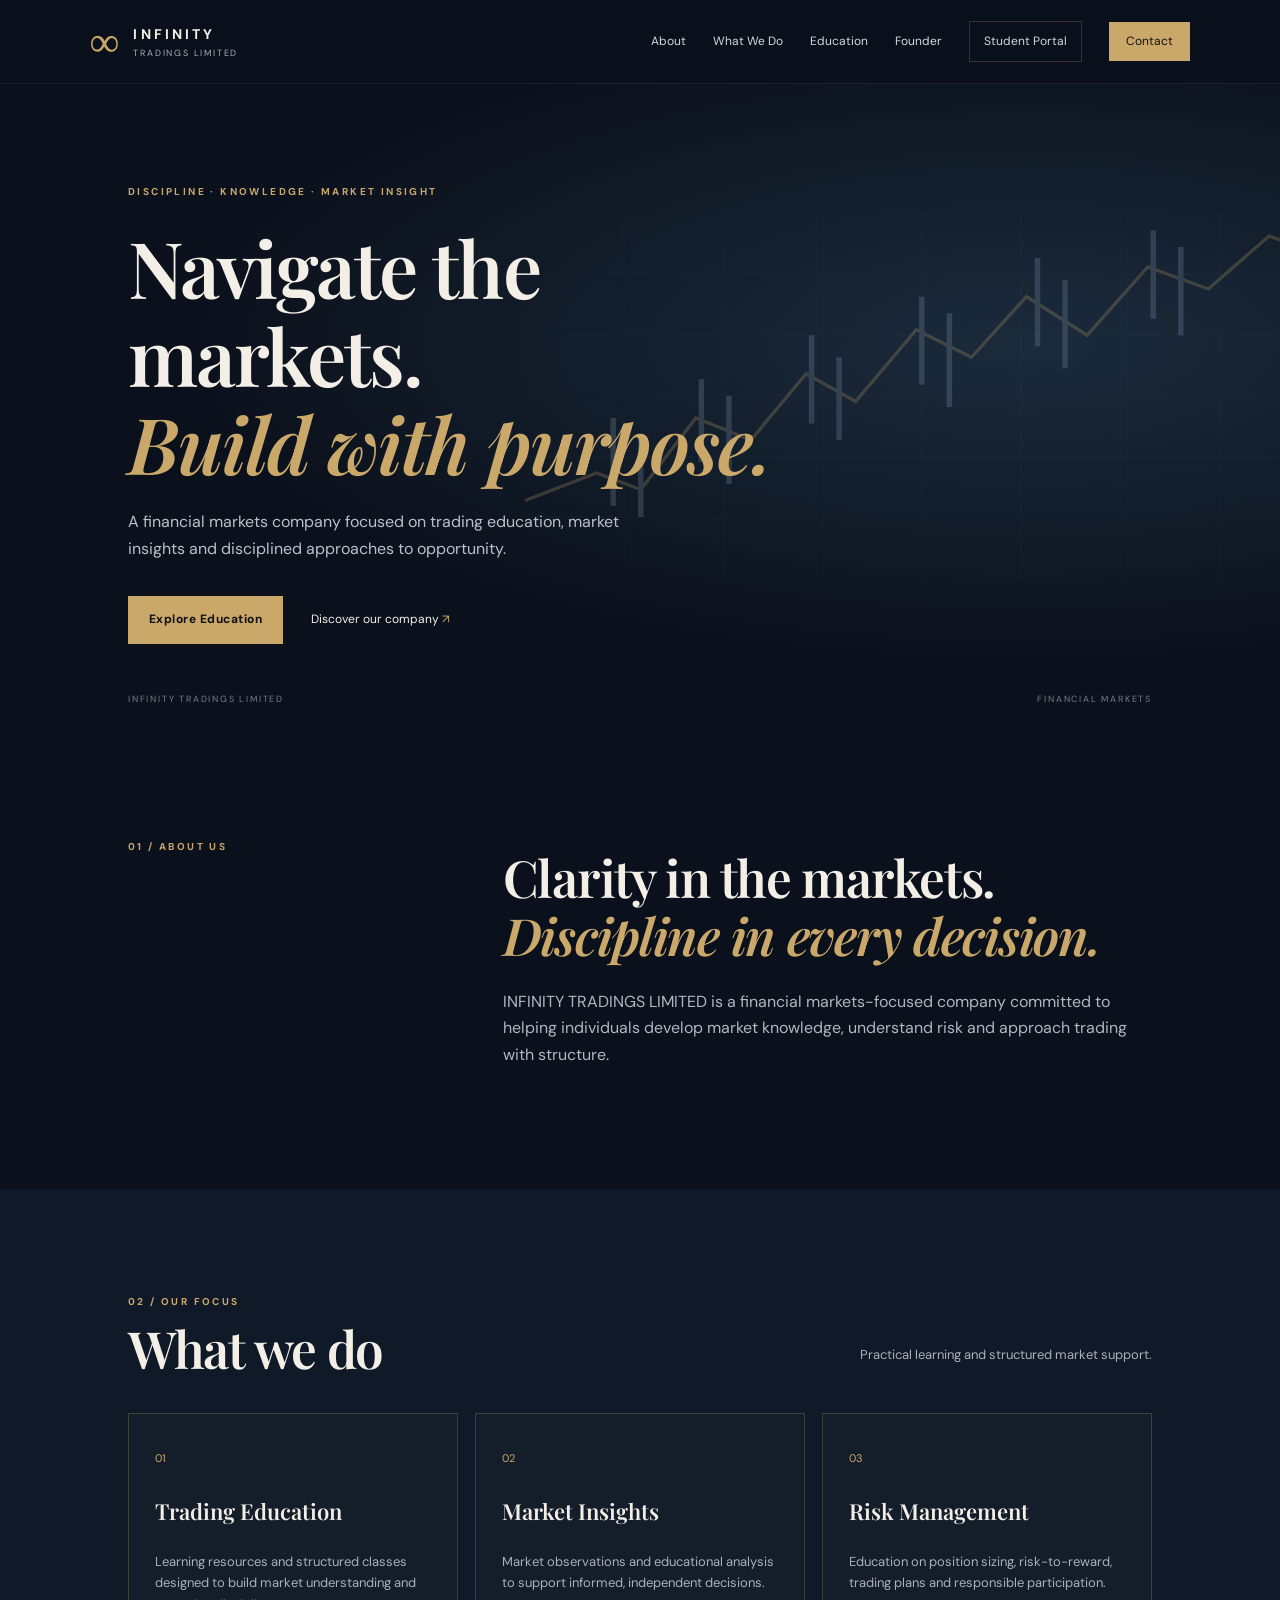
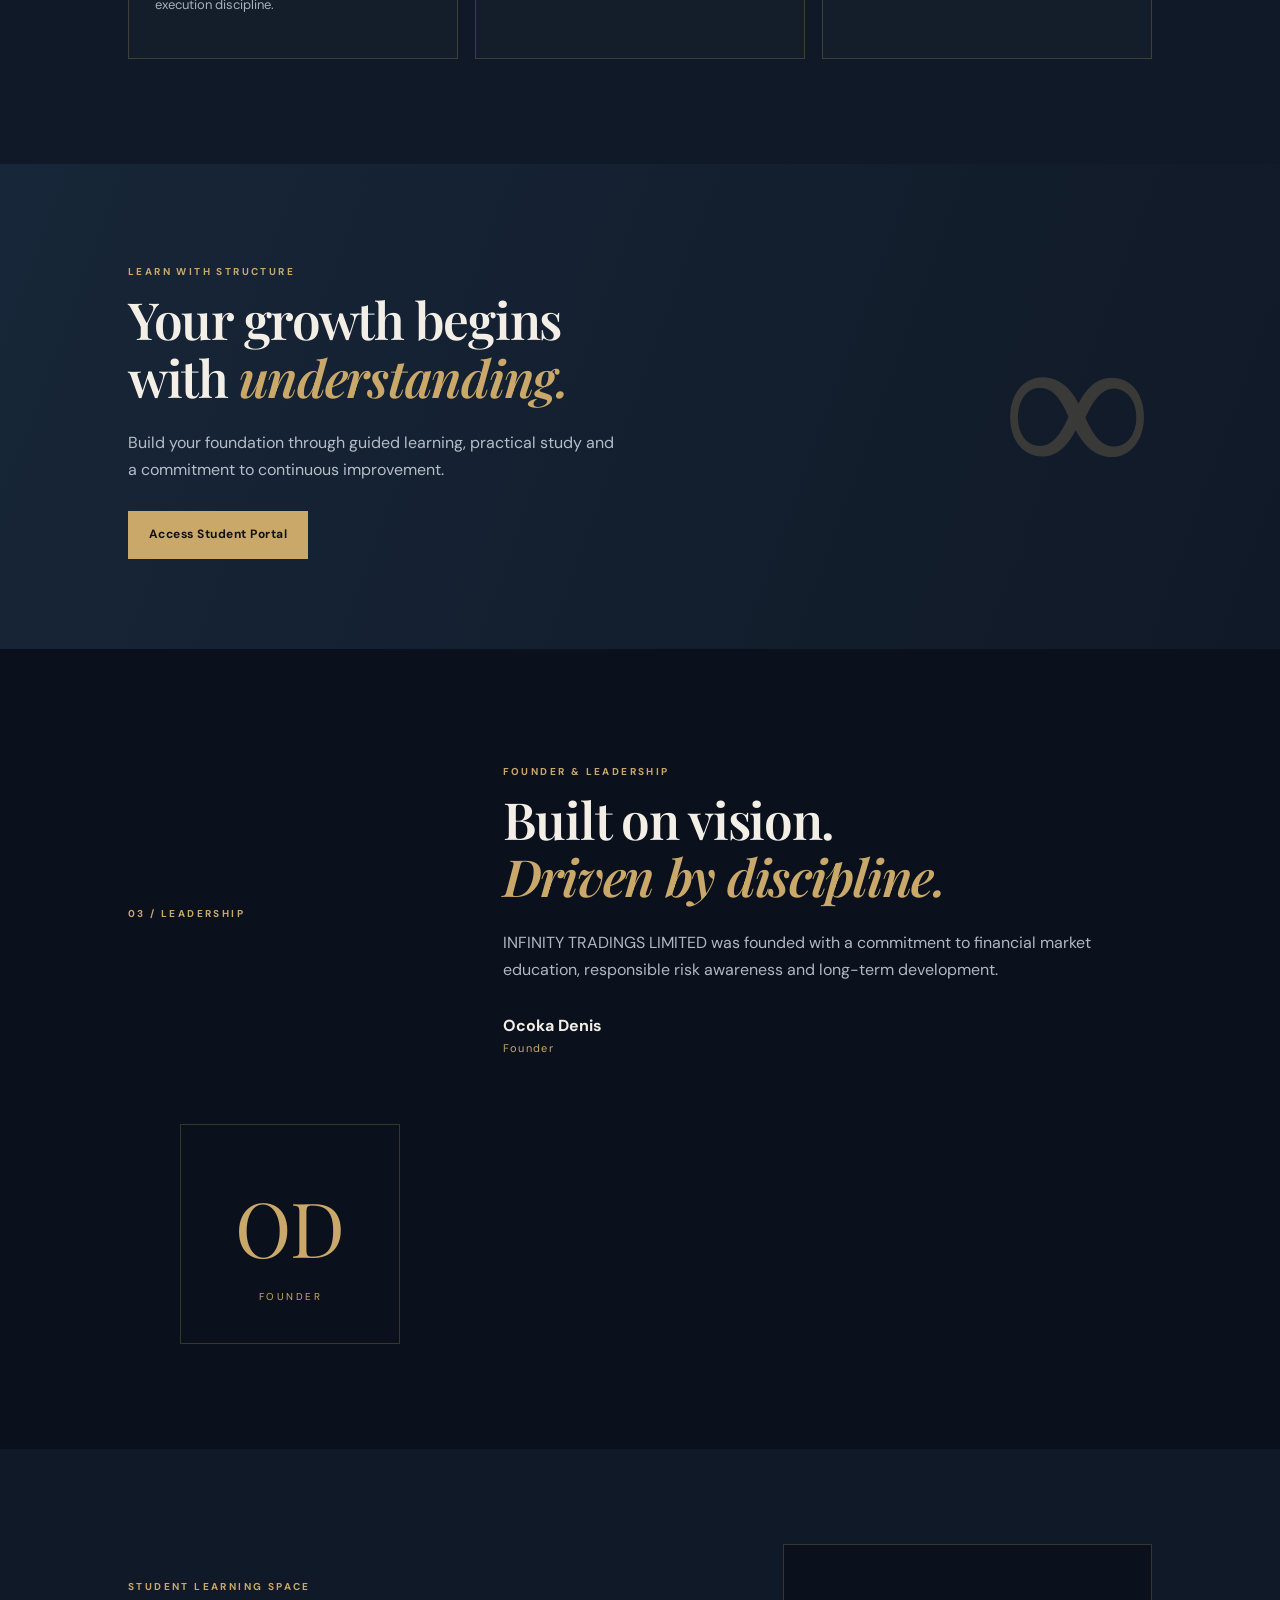
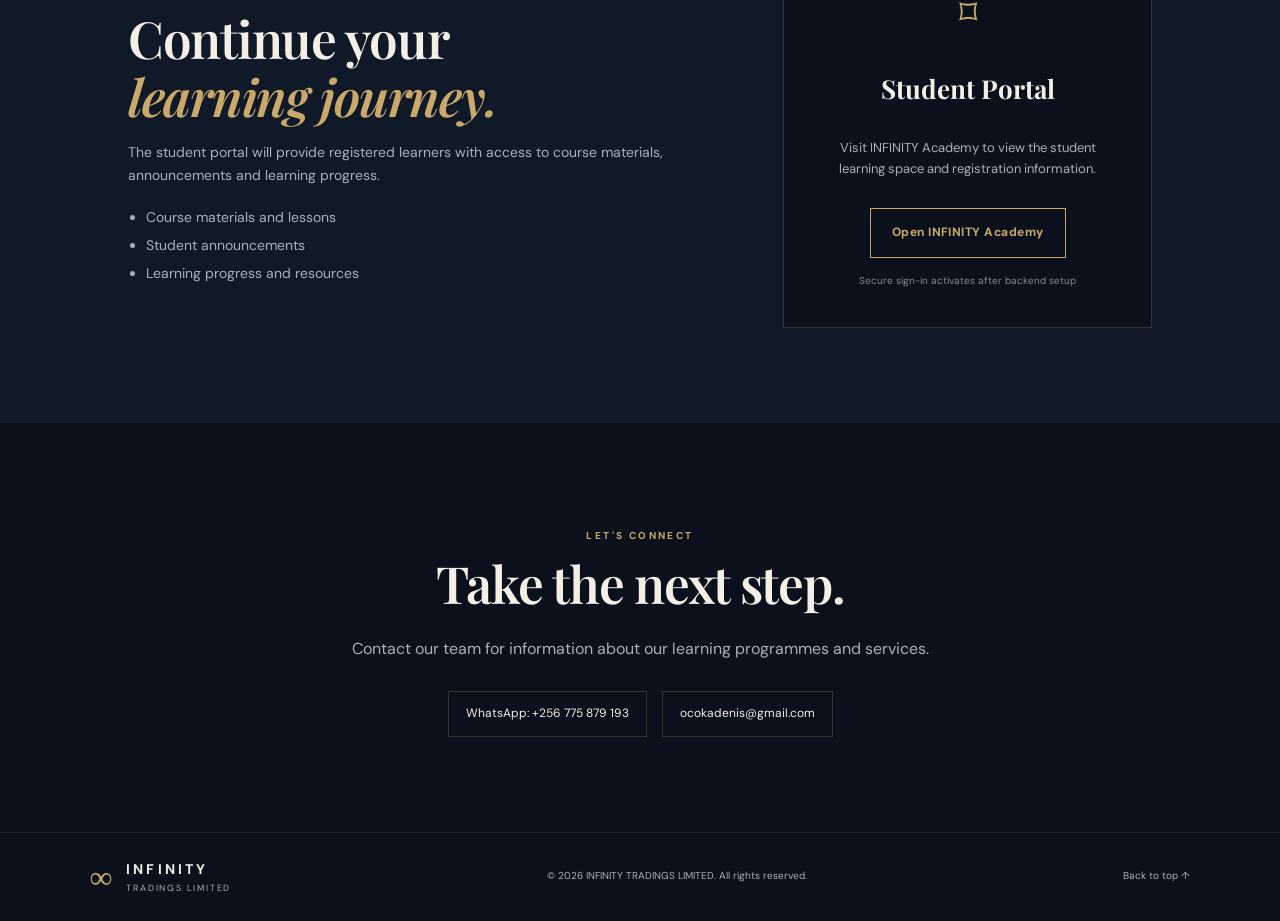
==== index.html @ 95163461 "Add INFINITY Academy portal navigation" ====
<!doctype html>
<html lang="en">
<head>
  <meta charset="utf-8">
  <meta name="viewport" content="width=device-width, initial-scale=1">
  <meta name="theme-color" content="#0b111c">
  <meta name="description" content="INFINITY TRADINGS LIMITED — financial market education, trading insights and disciplined market participation.">
  <title>INFINITY TRADINGS LIMITED | Financial Markets</title>
  <link rel="preconnect" href="https://fonts.googleapis.com">
  <link rel="preconnect" href="https://fonts.gstatic.com" crossorigin>
  <link href="https://fonts.googleapis.com/css2?family=DM+Sans:wght@400;500;600;700&family=Playfair+Display:wght@600;700&display=swap" rel="stylesheet">
  <link rel="stylesheet" href="styles.css">
</head>
<body>
  <header class="site-header">
    <a class="brand" href="#home" aria-label="Infinity Tradings Limited home">
      <span class="brand-mark">∞</span>
      <span><strong>INFINITY</strong><small>TRADINGS LIMITED</small></span>
    </a>
    <button class="menu-toggle" aria-label="Open navigation" aria-expanded="false">☰</button>
    <nav class="main-nav" aria-label="Main navigation">
      <a href="#about">About</a><a href="#services">What We Do</a><a href="#education">Education</a><a href="#founder">Founder</a>
      <a class="nav-portal" href="portal.html">Student Portal</a>
      <a class="nav-contact" href="#contact">Contact</a>
    </nav>
  </header>

  <main>
    <section class="hero" id="home">
      <div class="chart-watermark" aria-hidden="true">
        <svg viewBox="0 0 720 330" role="presentation">
          <g class="grid-lines"><path d="M0 55H720M0 110H720M0 165H720M0 220H720M0 275H720M90 0V330M180 0V330M270 0V330M360 0V330M450 0V330M540 0V330M630 0V330"/></g>
          <path class="chart-line" d="M0 260L65 235 105 250 155 185 205 205 255 145 300 170 355 105 405 130 455 75 510 110 565 48 620 68 675 20 720 35"/>
          <g class="candles"><path d="M80 185V265M105 200V275M160 150V225M185 165V245M260 110V190M285 130V205M360 75V155M385 90V175M465 40V120M490 60V140M570 15V95M595 30V110"/></g>
        </svg>
      </div>
      <div class="hero-content">
        <p class="eyebrow">DISCIPLINE · KNOWLEDGE · MARKET INSIGHT</p>
        <h1>Navigate the markets.<br><em>Build with purpose.</em></h1>
        <p class="hero-copy">A financial markets company focused on trading education, market insights and disciplined approaches to opportunity.</p>
        <div class="hero-actions"><a class="button button-gold" href="#education">Explore Education</a><a class="text-link" href="#about">Discover our company <span>↗</span></a></div>
      </div>
      <div class="hero-foot"><span>INFINITY TRADINGS LIMITED</span><span>FINANCIAL MARKETS</span></div>
    </section>

    <section class="section intro" id="about">
      <div class="section-kicker">01 / ABOUT US</div>
      <div><h2>Clarity in the markets.<br><em>Discipline in every decision.</em></h2>
        <p>INFINITY TRADINGS LIMITED is a financial markets-focused company committed to helping individuals develop market knowledge, understand risk and approach trading with structure.</p>
      </div>
    </section>

    <section class="section services" id="services">
      <div class="section-kicker">02 / OUR FOCUS</div>
      <div class="section-heading"><h2>What we do</h2><p>Practical learning and structured market support.</p></div>
      <div class="service-grid">
        <article class="service-card"><span>01</span><h3>Trading Education</h3><p>Learning resources and structured classes designed to build market understanding and execution discipline.</p></article>
        <article class="service-card"><span>02</span><h3>Market Insights</h3><p>Market observations and educational analysis to support informed, independent decisions.</p></article>
        <article class="service-card"><span>03</span><h3>Risk Management</h3><p>Education on position sizing, risk-to-reward, trading plans and responsible participation.</p></article>
      </div>
    </section>

    <section class="education-band" id="education">
      <div><p class="eyebrow">LEARN WITH STRUCTURE</p><h2>Your growth begins<br>with <em>understanding.</em></h2><p>Build your foundation through guided learning, practical study and a commitment to continuous improvement.</p><a class="button button-gold" href="portal.html">Access Student Portal</a></div>
      <div class="education-symbol" aria-hidden="true">∞</div>
    </section>

    <section class="section founder" id="founder">
      <div class="section-kicker">03 / LEADERSHIP</div>
      <div class="founder-copy"><p class="eyebrow">FOUNDER & LEADERSHIP</p><h2>Built on vision.<br><em>Driven by discipline.</em></h2><p>INFINITY TRADINGS LIMITED was founded with a commitment to financial market education, responsible risk awareness and long-term development.</p><p class="founder-name">Ocoka Denis <span>Founder</span></p></div>
      <div class="founder-monogram">OD<span>FOUNDER</span></div>
    </section>

    <section class="portal-section" id="student-portal">
      <div class="portal-copy"><p class="eyebrow">STUDENT LEARNING SPACE</p><h2>Continue your<br><em>learning journey.</em></h2><p>The student portal will provide registered learners with access to course materials, announcements and learning progress.</p><ul><li>Course materials and lessons</li><li>Student announcements</li><li>Learning progress and resources</li></ul></div>
      <div class="portal-panel"><div class="portal-lock">⌑</div><h3>Student Portal</h3><p>Visit INFINITY Academy to view the student learning space and registration information.</p><a class="button button-outline" href="portal.html">Open INFINITY Academy</a><small>Secure sign-in activates after backend setup</small></div>
    </section>

    <section class="contact-section" id="contact"><p class="eyebrow">LET'S CONNECT</p><h2>Take the next step.</h2><p>Contact our team for information about our learning programmes and services.</p><div class="contact-links"><a href="https://wa.me/256775879193" target="_blank" rel="noopener">WhatsApp: +256 775 879 193</a><a href="mailto:ocokadenis@gmail.com">ocokadenis@gmail.com</a></div></section>
  </main>
  <footer><a class="brand footer-brand" href="#home"><span class="brand-mark">∞</span><span><strong>INFINITY</strong><small>TRADINGS LIMITED</small></span></a><p>© <span id="year"></span> INFINITY TRADINGS LIMITED. All rights reserved.</p><a href="#home">Back to top ↑</a></footer>
  <script src="script.js"></script>
</body>
</html>
---- styles.css ----
:root{--navy:#0b111c;--panel:#111b29;--gold:#c9a86a;--cream:#f3efe7;--muted:#a9b0ba;--line:rgba(201,168,106,.24)}*{box-sizing:border-box}html{scroll-behavior:smooth;scroll-padding-top:88px}body{margin:0;background:#0b111c;color:var(--cream);font-family:"DM Sans",sans-serif;line-height:1.65}a{color:inherit;text-decoration:none}.site-header{height:84px;padding:0 7%;display:flex;align-items:center;justify-content:space-between;background:rgba(11,17,28,.96);border-bottom:1px solid rgba(255,255,255,.07);position:sticky;top:0;z-index:10}.brand{display:flex;align-items:center;gap:12px;letter-spacing:.12em}.brand-mark{font-family:Georgia,serif;font-size:42px;color:var(--gold);line-height:1}.brand strong,.brand small{display:block}.brand strong{font-size:14px;letter-spacing:.22em}.brand small{font-size:9px;color:var(--muted);letter-spacing:.2em}.main-nav{display:flex;align-items:center;gap:27px;font-size:12px;color:#d5d8dd}.main-nav a:hover,.text-link:hover{color:var(--gold)}.nav-portal{border:1px solid var(--line);padding:10px 14px}.nav-contact{background:var(--gold);color:#111;padding:10px 17px}.menu-toggle{display:none;background:none;color:var(--cream);border:0;font-size:25px}.hero{min-height:650px;position:relative;display:flex;align-items:center;padding:90px 10%;overflow:hidden;background:radial-gradient(ellipse at 80% 40%,#1b2b3c 0%,#0b111c 58%)}.hero-content{position:relative;z-index:1;max-width:650px}.eyebrow,.section-kicker{font-size:10px;letter-spacing:.24em;color:var(--gold);font-weight:700}.hero h1,h2{font-family:"Playfair Display",serif;font-weight:600;line-height:1.13;letter-spacing:-.025em}.hero h1{font-size:clamp(46px,6.3vw,78px);margin:22px 0}.hero h1 em,h2 em{color:var(--gold);font-weight:600}.hero-copy{max-width:510px;color:#bac1ca;font-size:16px}.hero-actions{display:flex;align-items:center;gap:28px;margin-top:34px}.button{display:inline-block;padding:14px 21px;font-size:12px;font-weight:700;letter-spacing:.04em}.button-gold{background:var(--gold);color:#111}.text-link{font-size:12px}.text-link span{color:var(--gold)}.chart-watermark{position:absolute;right:-3%;top:20%;width:62%;opacity:.24}.chart-watermark svg{width:100%;overflow:visible}.grid-lines{stroke:#738194;stroke-width:.7;opacity:.3;fill:none}.chart-line{fill:none;stroke:var(--gold);stroke-width:3}.candles{fill:none;stroke:#8da1b7;stroke-width:5}.hero-foot{position:absolute;bottom:27px;left:10%;right:10%;display:flex;justify-content:space-between;color:#737f8d;font-size:9px;letter-spacing:.2em}.section{padding:105px 10%;display:grid;grid-template-columns:1fr 2fr;gap:50px}.section h2,.education-band h2,.contact-section h2{font-size:clamp(34px,4vw,52px);margin:10px 0 24px}.intro p,.founder-copy>p:not(.eyebrow){max-width:680px;color:#aeb7c2}.services{display:block;background:#101927}.section-heading{display:flex;justify-content:space-between;align-items:end;margin-bottom:35px}.section-heading h2{margin:10px 0 0}.section-heading p{color:var(--muted);font-size:13px}.service-grid{display:grid;grid-template-columns:repeat(3,1fr);gap:17px}.service-card{padding:30px 26px;border:1px solid var(--line);min-height:220px;background:rgba(255,255,255,.015)}.service-card>span{color:var(--gold);font-size:11px}.service-card h3{font-family:"Playfair Display",serif;font-size:22px;font-weight:600}.service-card p{color:var(--muted);font-size:13px}.education-band{padding:90px 10%;display:flex;justify-content:space-between;align-items:center;background:linear-gradient(110deg,#172638,#101927)}.education-band>div:first-child{max-width:580px}.education-band p:not(.eyebrow){color:#b4bec8;max-width:490px;margin-bottom:28px}.education-symbol{font-family:Georgia,serif;font-size:210px;color:rgba(201,168,106,.22);line-height:1}.founder{align-items:center}.founder-copy{max-width:650px}.founder-name{margin-top:30px;color:var(--cream)!important;font-weight:700}.founder-name span{display:block;color:var(--gold);font-size:11px;font-weight:400;letter-spacing:.12em}.founder-monogram{width:220px;height:220px;border:1px solid var(--line);display:flex;align-items:center;justify-content:center;flex-direction:column;font-family:"Playfair Display",serif;font-size:76px;color:var(--gold);justify-self:center}.founder-monogram span{font:10px "DM Sans",sans-serif;letter-spacing:.25em}.portal-section{padding:95px 10%;display:grid;grid-template-columns:1.2fr .8fr;gap:10%;background:#101927;align-items:center}.portal-copy h2{font-size:clamp(36px,4vw,52px);margin:15px 0}.portal-copy>p:not(.eyebrow),.portal-copy li{color:var(--muted);font-size:14px}.portal-copy ul{padding-left:18px;line-height:2}.portal-panel{padding:38px;border:1px solid var(--line);background:#0b111c;text-align:center}.portal-lock{font-size:36px;color:var(--gold)}.portal-panel h3{font-family:"Playfair Display",serif;font-size:26px}.portal-panel p{font-size:13px;color:var(--muted)}.button-outline{border:1px solid var(--gold);color:var(--gold);margin:15px 0}.portal-panel small{display:block;color:#7f8a98;font-size:10px}.contact-section{text-align:center;padding:95px 20px}.contact-section>p:not(.eyebrow){color:var(--muted)}.contact-links{display:flex;justify-content:center;gap:15px;flex-wrap:wrap;margin-top:28px}.contact-links a{border:1px solid var(--line);padding:12px 17px;font-size:12px}footer{padding:25px 7%;border-top:1px solid rgba(255,255,255,.08);display:flex;align-items:center;justify-content:space-between;gap:20px}footer p,footer>a:last-child{font-size:10px;color:var(--muted)}.footer-brand .brand-mark{font-size:32px}
@media(max-width:900px){.main-nav{gap:14px}.main-nav a{font-size:11px}.site-header{padding:0 5%}.section,.portal-section{padding:75px 7%}.hero{padding:80px 7%}.hero-foot{left:7%;right:7%}}
@media(max-width:700px){.site-header{height:72px}.menu-toggle{display:block}.main-nav{display:none;position:absolute;top:72px;left:0;right:0;background:#0b111c;padding:18px 7% 25px;flex-direction:column;align-items:stretch;border-bottom:1px solid var(--line)}.main-nav.open{display:flex}.main-nav a{padding:10px 0}.main-nav .nav-portal,.main-nav .nav-contact{text-align:center;padding:11px}.hero{min-height:610px;padding:70px 7%}.hero h1{font-size:47px}.hero-copy{font-size:14px}.chart-watermark{width:110%;right:-38%;top:35%;opacity:.16}.hero-actions{align-items:flex-start;flex-direction:column;gap:18px}.hero-foot{font-size:8px}.section{display:block;padding:70px 7%}.section-kicker{display:block;margin-bottom:28px}.section-heading{display:block}.section-heading p{margin-top:10px}.service-grid{grid-template-columns:1fr}.service-card{min-height:0}.education-band{padding:70px 7%}.education-symbol{display:none}.founder{display:grid;grid-template-columns:1fr;gap:25px}.founder-monogram{width:145px;height:145px;font-size:55px;justify-self:start}.portal-section{grid-template-columns:1fr;padding:70px 7%;gap:35px}.portal-panel{padding:28px 20px}.contact-links{flex-direction:column;align-items:stretch;max-width:340px;margin:25px auto 0}footer{padding:24px 7%;flex-wrap:wrap}footer p{order:3;width:100%;margin:0}}
@media(prefers-reduced-motion:reduce){html{scroll-behavior:auto}}
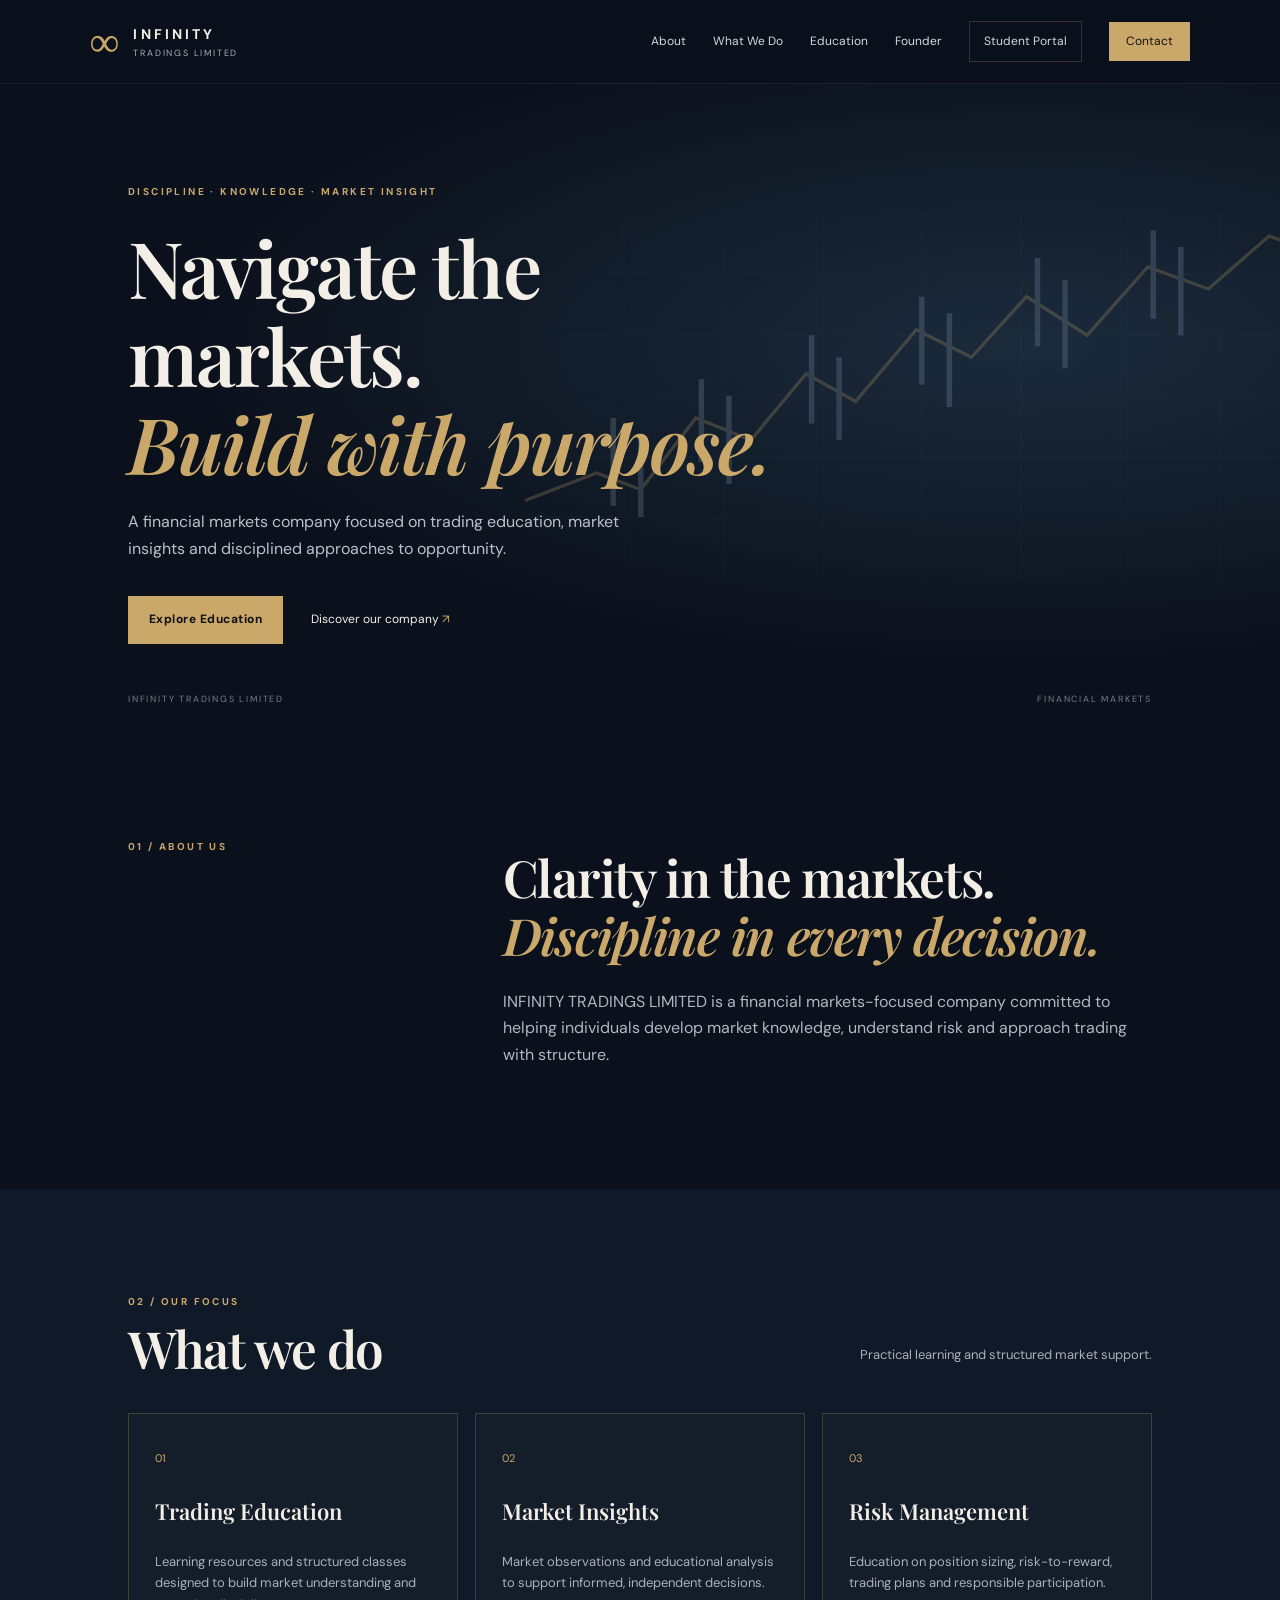
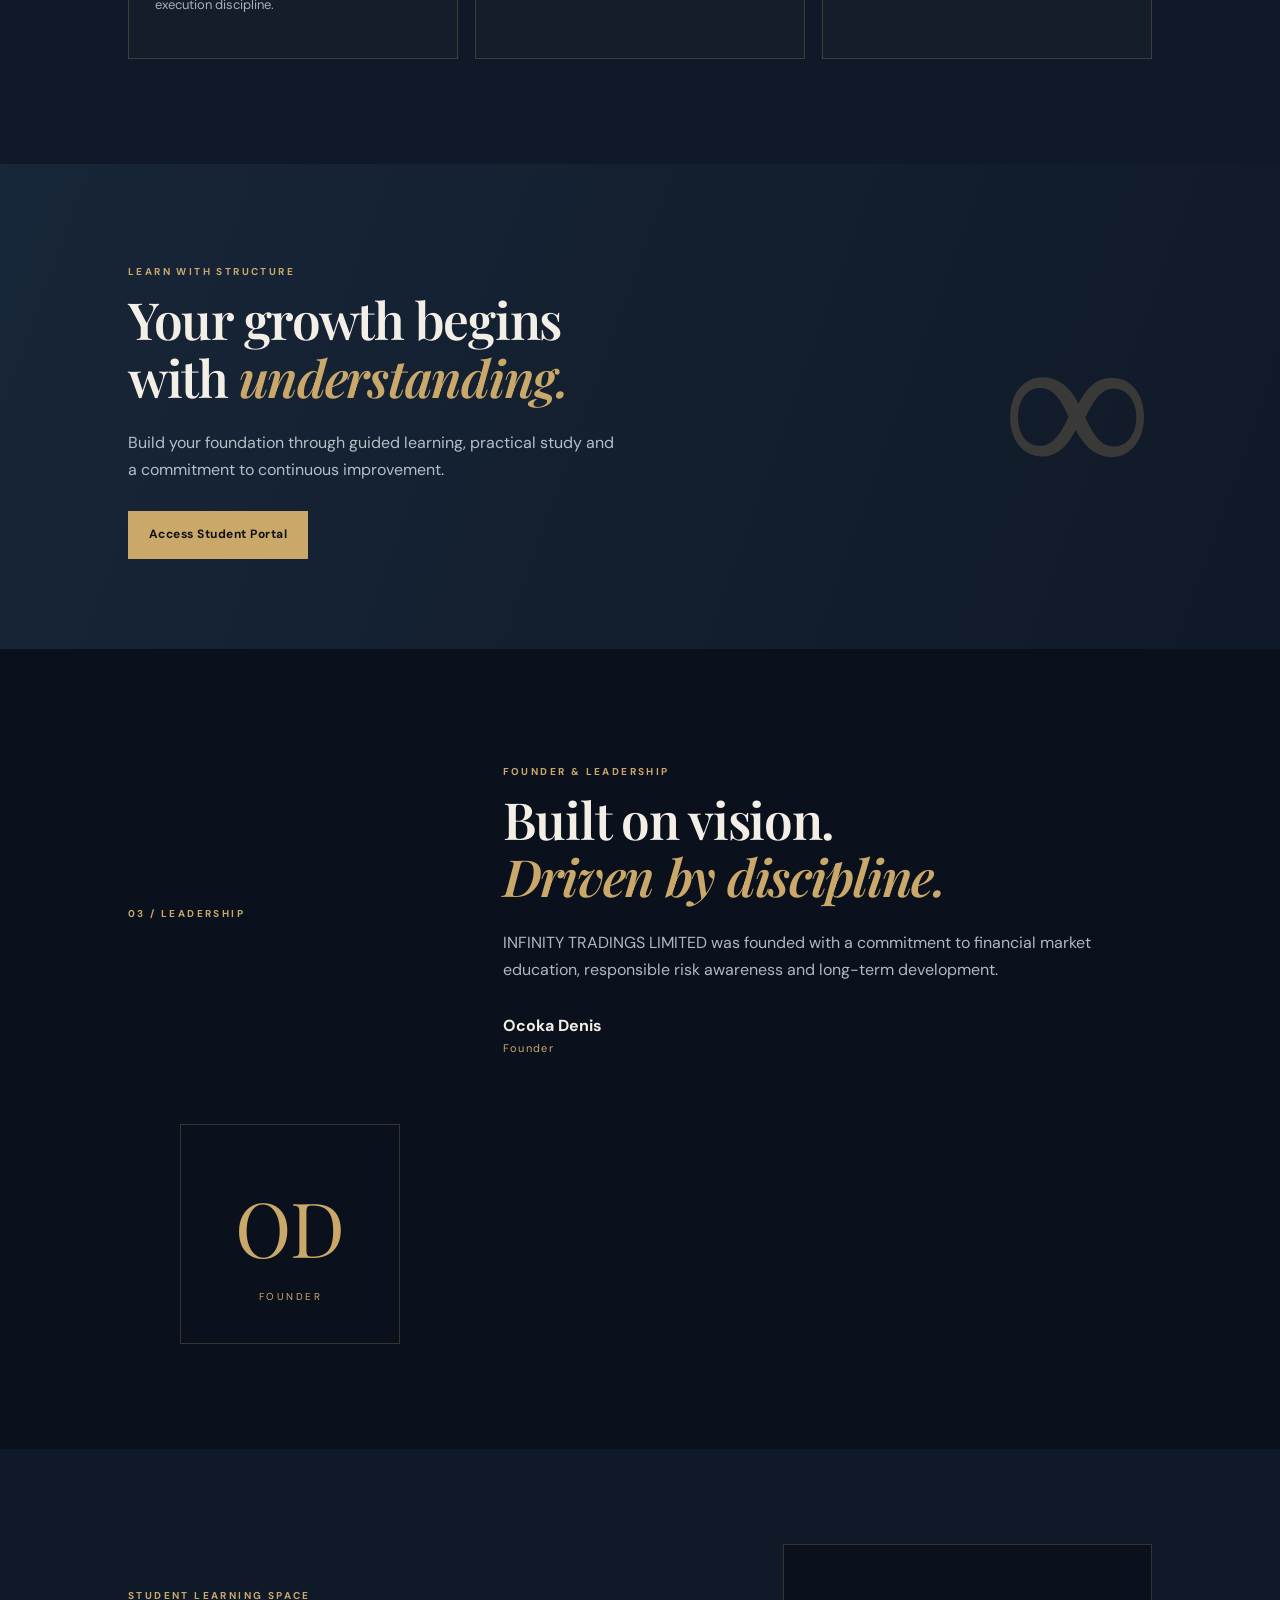
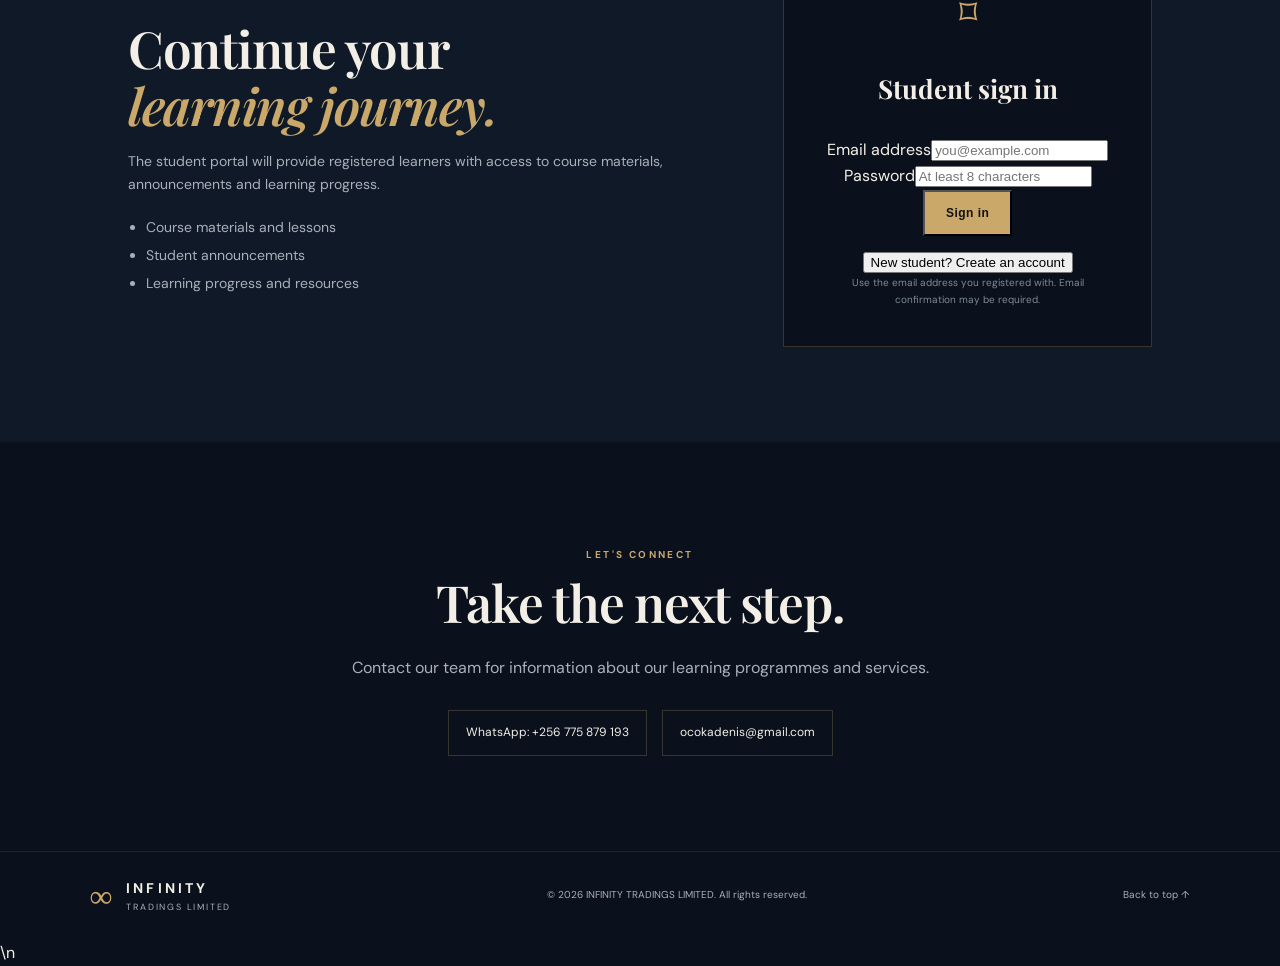
==== commit c82a59ce: "Connect student portal interface to Supabase authentication" ====
--- a/index.html
+++ b/index.html
@@ -20,7 +20,7 @@
     <button class="menu-toggle" aria-label="Open navigation" aria-expanded="false">☰</button>
     <nav class="main-nav" aria-label="Main navigation">
       <a href="#about">About</a><a href="#services">What We Do</a><a href="#education">Education</a><a href="#founder">Founder</a>
-      <a class="nav-portal" href="portal.html">Student Portal</a>
+      <a class="nav-portal" href="#student-portal">Student Portal</a>
       <a class="nav-contact" href="#contact">Contact</a>
     </nav>
   </header>
@@ -61,7 +61,7 @@
     </section>
 
     <section class="education-band" id="education">
-      <div><p class="eyebrow">LEARN WITH STRUCTURE</p><h2>Your growth begins<br>with <em>understanding.</em></h2><p>Build your foundation through guided learning, practical study and a commitment to continuous improvement.</p><a class="button button-gold" href="portal.html">Access Student Portal</a></div>
+      <div><p class="eyebrow">LEARN WITH STRUCTURE</p><h2>Your growth begins<br>with <em>understanding.</em></h2><p>Build your foundation through guided learning, practical study and a commitment to continuous improvement.</p><a class="button button-gold" href="#student-portal">Access Student Portal</a></div>
       <div class="education-symbol" aria-hidden="true">∞</div>
     </section>
 
@@ -73,12 +73,29 @@
 
     <section class="portal-section" id="student-portal">
       <div class="portal-copy"><p class="eyebrow">STUDENT LEARNING SPACE</p><h2>Continue your<br><em>learning journey.</em></h2><p>The student portal will provide registered learners with access to course materials, announcements and learning progress.</p><ul><li>Course materials and lessons</li><li>Student announcements</li><li>Learning progress and resources</li></ul></div>
-      <div class="portal-panel"><div class="portal-lock">⌑</div><h3>Student Portal</h3><p>Visit INFINITY Academy to view the student learning space and registration information.</p><a class="button button-outline" href="portal.html">Open INFINITY Academy</a><small>Secure sign-in activates after backend setup</small></div>
+      <div class="portal-panel">
+        <div class="portal-lock">⌑</div>
+        <h3 id="auth-title">Student sign in</h3>
+        <form id="student-auth-form" class="student-auth-form">
+          <label id="student-name-field" hidden>Full name<input id="student-name" type="text" autocomplete="name" placeholder="Your full name"></label>
+          <label>Email address<input id="student-email" type="email" autocomplete="email" placeholder="you@example.com" required></label>
+          <label>Password<input id="student-password" type="password" autocomplete="current-password" minlength="8" placeholder="At least 8 characters" required></label>
+          <button class="button button-gold auth-submit" id="auth-submit" type="submit">Sign in</button>
+        </form>
+        <p id="auth-message" class="auth-message" role="status" aria-live="polite"></p>
+        <button class="auth-switch" id="auth-switch" type="button">New student? Create an account</button>
+        <div id="student-signed-in" class="student-signed-in" hidden>
+          <p>You are signed in as <strong id="student-email-display"></strong>.</p>
+          <p>Your student learning space is being prepared.</p>
+          <button class="button button-outline" id="student-signout" type="button">Sign out</button>
+        </div>
+        <small>Use the email address you registered with. Email confirmation may be required.</small>
+      </div>
     </section>
 
     <section class="contact-section" id="contact"><p class="eyebrow">LET'S CONNECT</p><h2>Take the next step.</h2><p>Contact our team for information about our learning programmes and services.</p><div class="contact-links"><a href="https://wa.me/256775879193" target="_blank" rel="noopener">WhatsApp: +256 775 879 193</a><a href="mailto:ocokadenis@gmail.com">ocokadenis@gmail.com</a></div></section>
   </main>
   <footer><a class="brand footer-brand" href="#home"><span class="brand-mark">∞</span><span><strong>INFINITY</strong><small>TRADINGS LIMITED</small></span></a><p>© <span id="year"></span> INFINITY TRADINGS LIMITED. All rights reserved.</p><a href="#home">Back to top ↑</a></footer>
-  <script src="script.js"></script>
+  <script src="script.js"></script>\n  <script type="module" src="student-portal.js"></script>
 </body>
 </html>
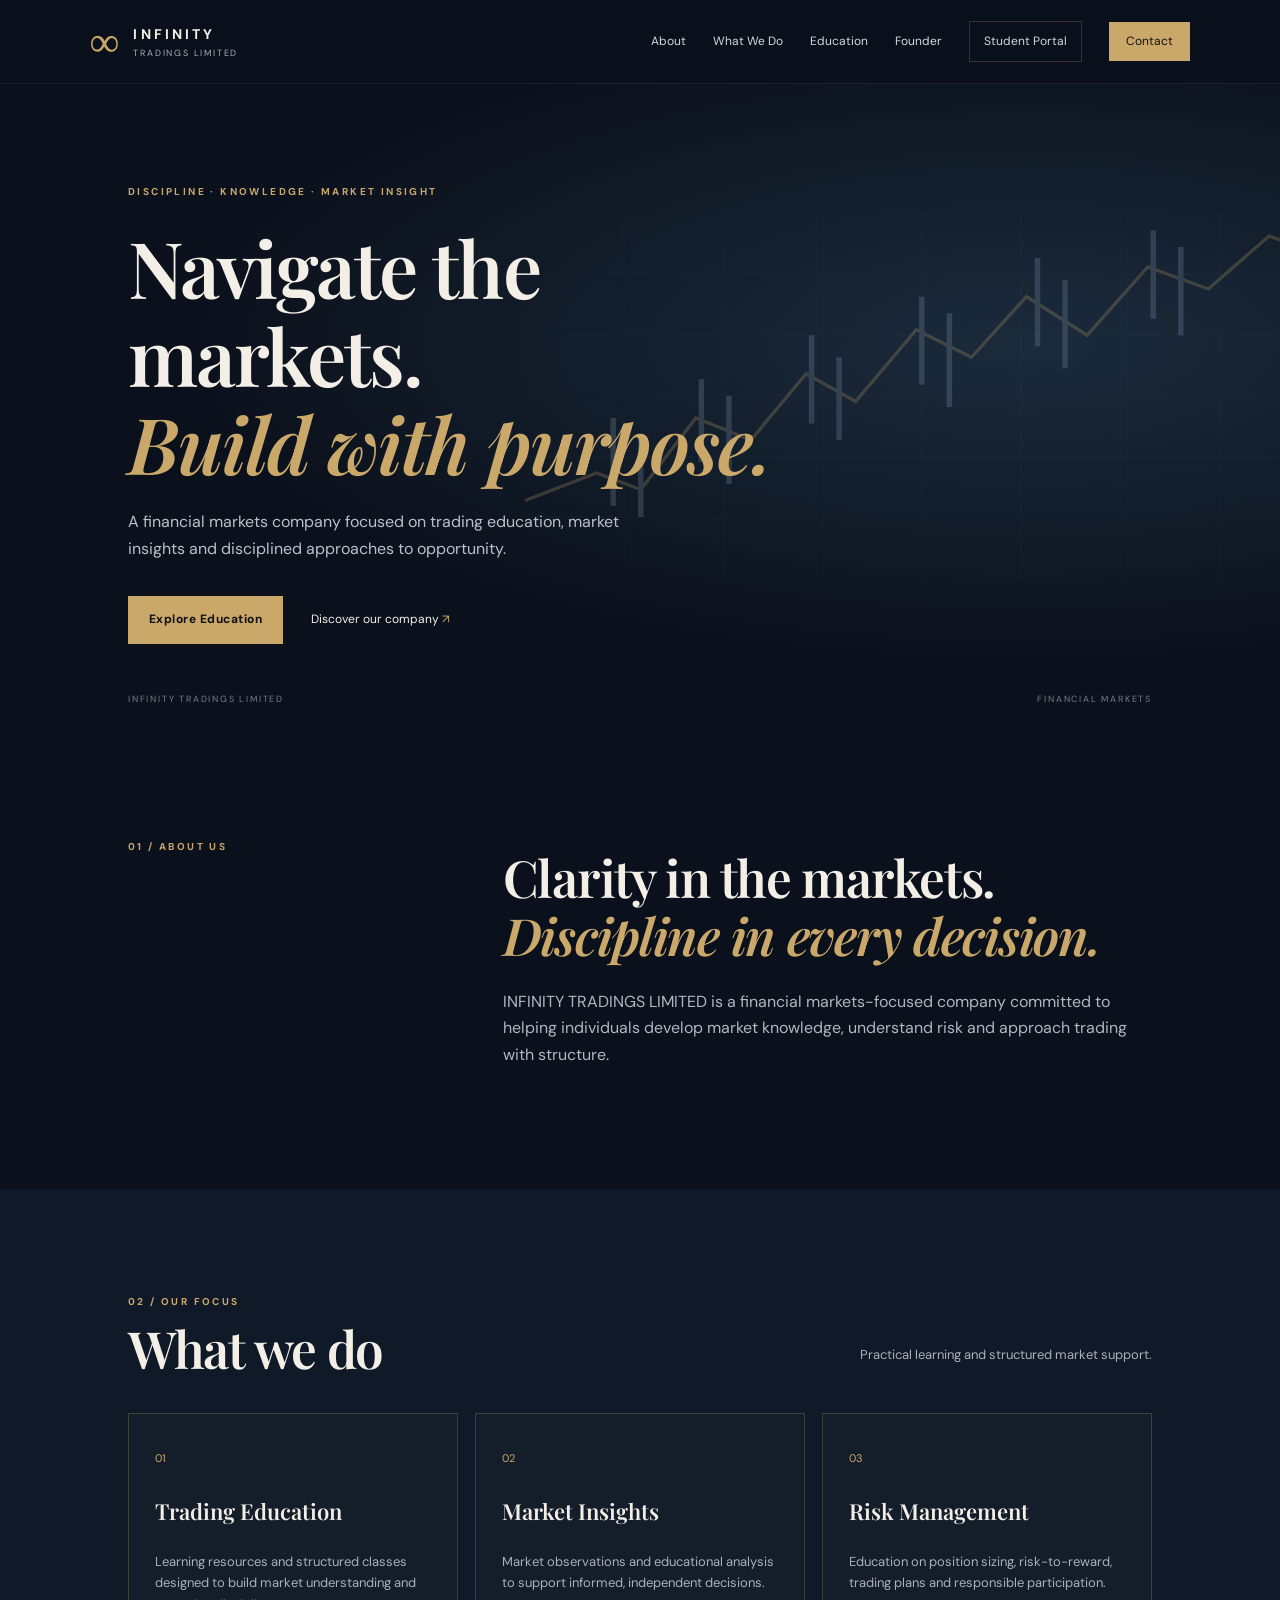
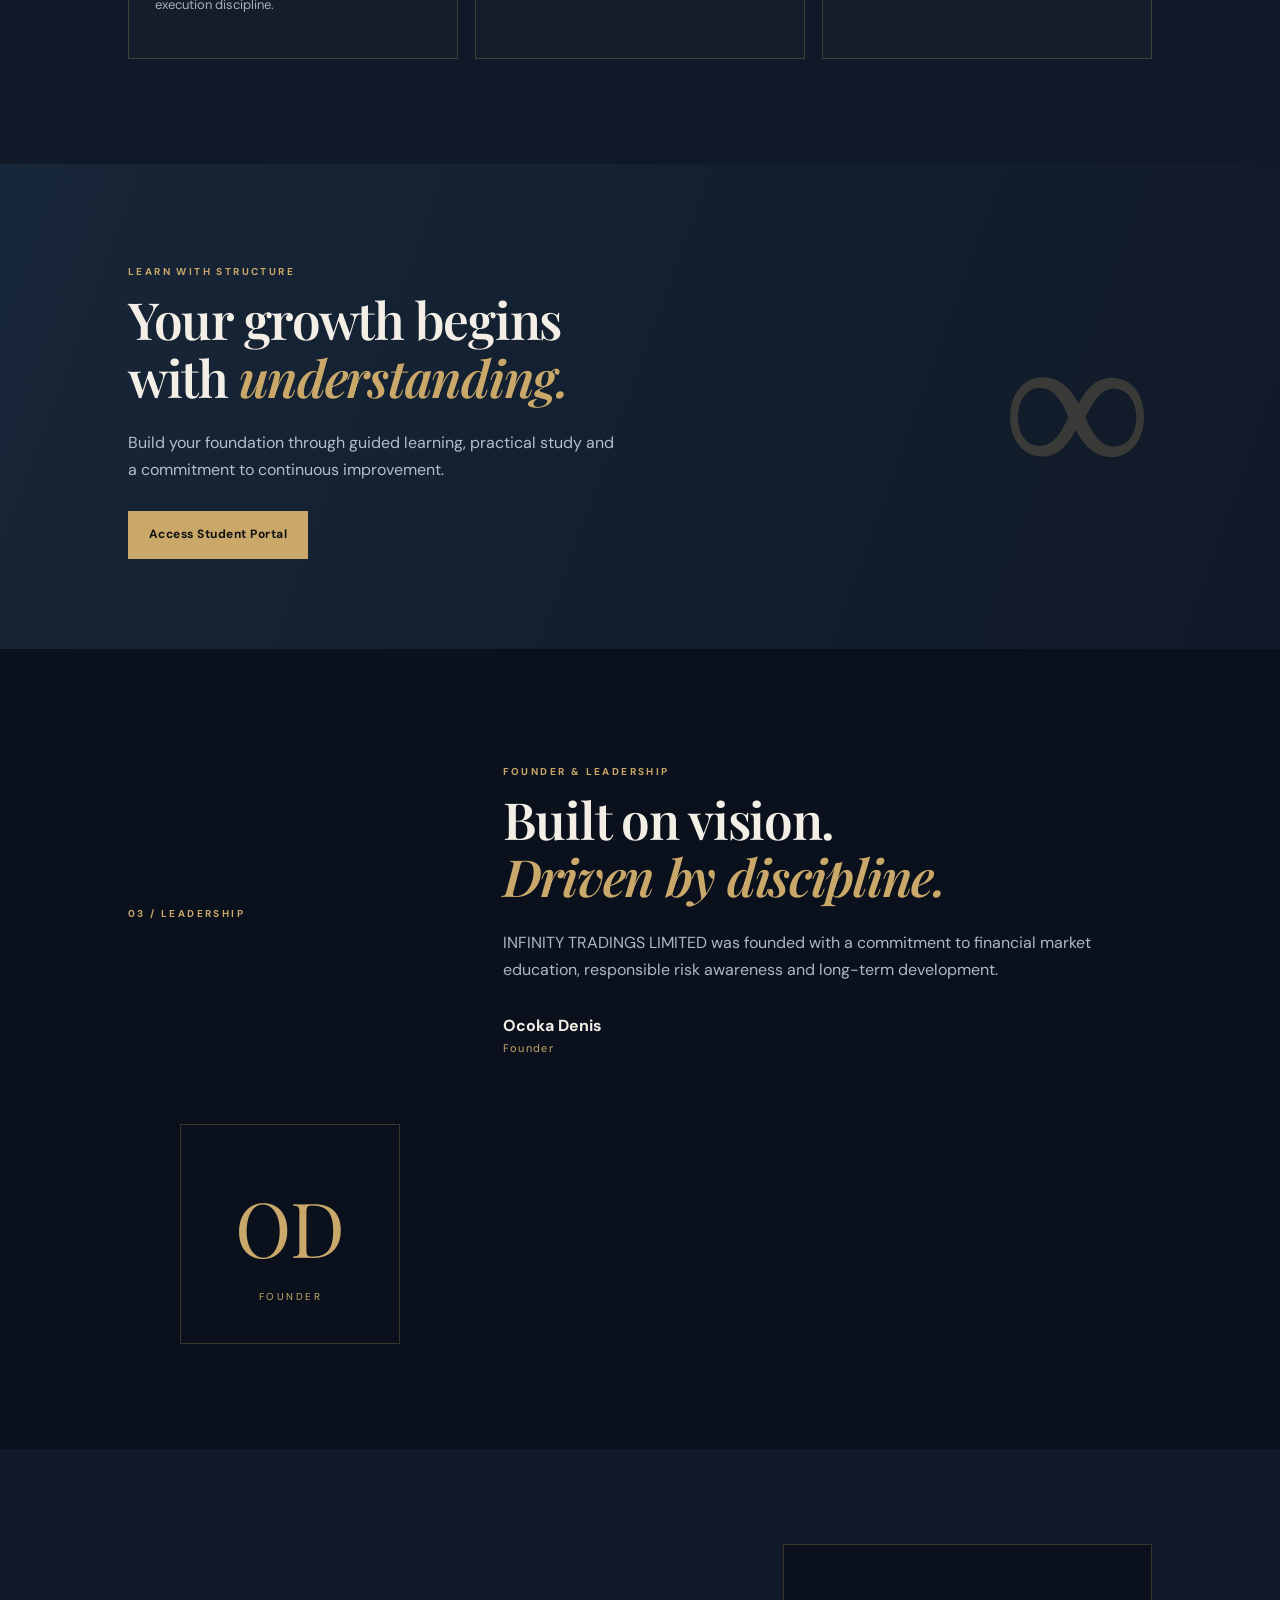
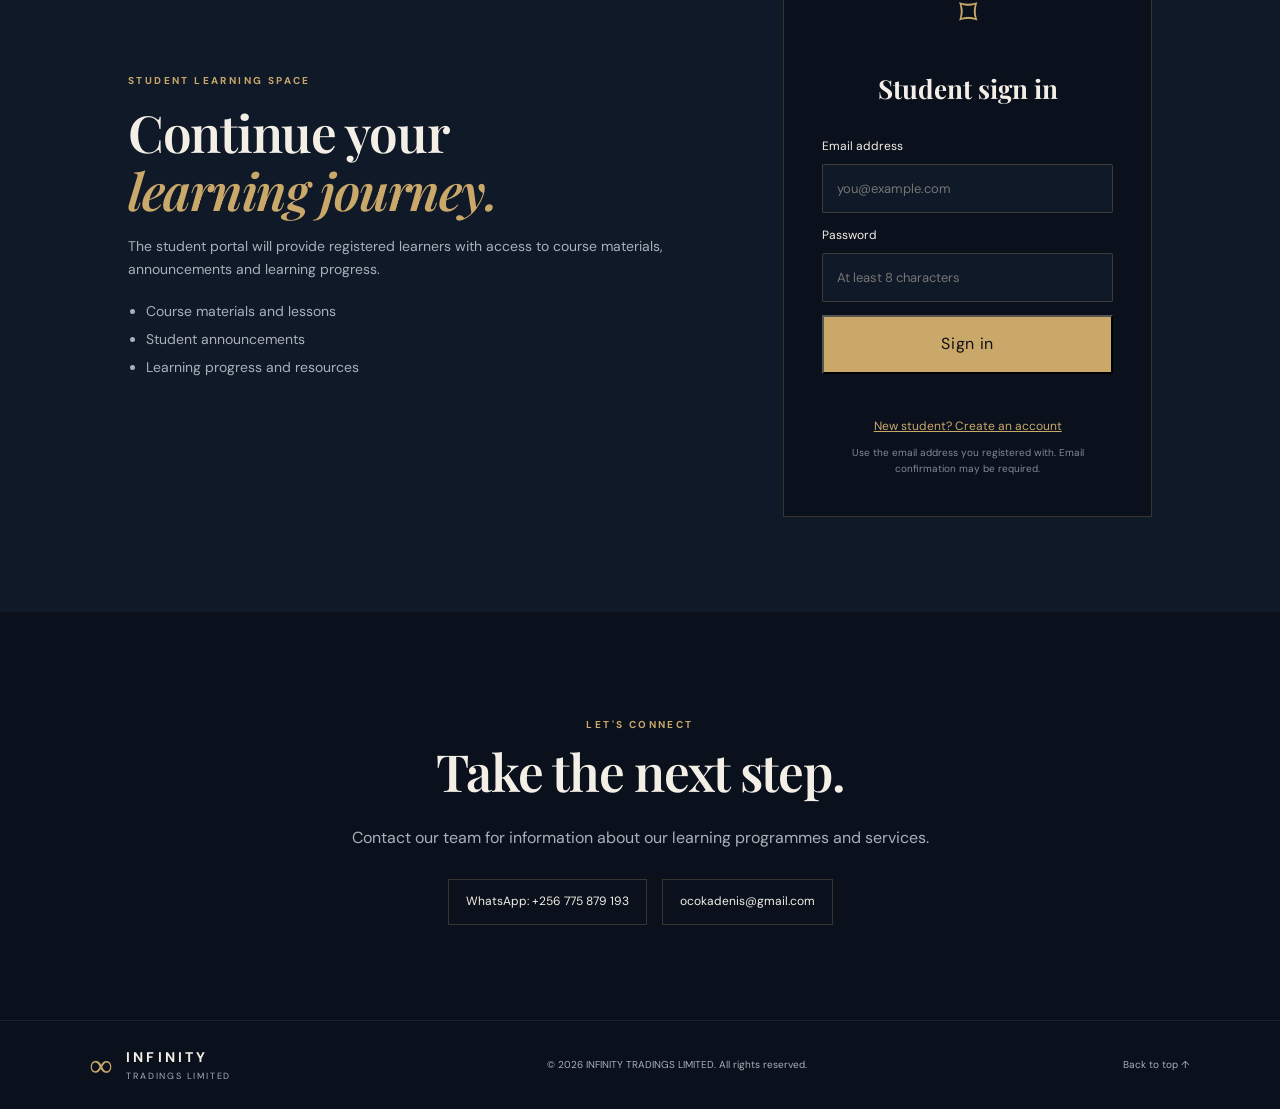
==== commit 0081bd90: "Update index.html" ====
--- a/index.html
+++ b/index.html
@@ -96,6 +96,5 @@
     <section class="contact-section" id="contact"><p class="eyebrow">LET'S CONNECT</p><h2>Take the next step.</h2><p>Contact our team for information about our learning programmes and services.</p><div class="contact-links"><a href="https://wa.me/256775879193" target="_blank" rel="noopener">WhatsApp: +256 775 879 193</a><a href="mailto:ocokadenis@gmail.com">ocokadenis@gmail.com</a></div></section>
   </main>
   <footer><a class="brand footer-brand" href="#home"><span class="brand-mark">∞</span><span><strong>INFINITY</strong><small>TRADINGS LIMITED</small></span></a><p>© <span id="year"></span> INFINITY TRADINGS LIMITED. All rights reserved.</p><a href="#home">Back to top ↑</a></footer>
-  <script src="script.js"></script>\n  <script type="module" src="student-portal.js"></script>
-</body>
-</html>+  <script src="script.js"></script>
+<script type="module" src="student-portal.js"></script>
--- a/styles.css
+++ b/styles.css
@@ -1,4 +1,18 @@
 :root{--navy:#0b111c;--panel:#111b29;--gold:#c9a86a;--cream:#f3efe7;--muted:#a9b0ba;--line:rgba(201,168,106,.24)}*{box-sizing:border-box}html{scroll-behavior:smooth;scroll-padding-top:88px}body{margin:0;background:#0b111c;color:var(--cream);font-family:"DM Sans",sans-serif;line-height:1.65}a{color:inherit;text-decoration:none}.site-header{height:84px;padding:0 7%;display:flex;align-items:center;justify-content:space-between;background:rgba(11,17,28,.96);border-bottom:1px solid rgba(255,255,255,.07);position:sticky;top:0;z-index:10}.brand{display:flex;align-items:center;gap:12px;letter-spacing:.12em}.brand-mark{font-family:Georgia,serif;font-size:42px;color:var(--gold);line-height:1}.brand strong,.brand small{display:block}.brand strong{font-size:14px;letter-spacing:.22em}.brand small{font-size:9px;color:var(--muted);letter-spacing:.2em}.main-nav{display:flex;align-items:center;gap:27px;font-size:12px;color:#d5d8dd}.main-nav a:hover,.text-link:hover{color:var(--gold)}.nav-portal{border:1px solid var(--line);padding:10px 14px}.nav-contact{background:var(--gold);color:#111;padding:10px 17px}.menu-toggle{display:none;background:none;color:var(--cream);border:0;font-size:25px}.hero{min-height:650px;position:relative;display:flex;align-items:center;padding:90px 10%;overflow:hidden;background:radial-gradient(ellipse at 80% 40%,#1b2b3c 0%,#0b111c 58%)}.hero-content{position:relative;z-index:1;max-width:650px}.eyebrow,.section-kicker{font-size:10px;letter-spacing:.24em;color:var(--gold);font-weight:700}.hero h1,h2{font-family:"Playfair Display",serif;font-weight:600;line-height:1.13;letter-spacing:-.025em}.hero h1{font-size:clamp(46px,6.3vw,78px);margin:22px 0}.hero h1 em,h2 em{color:var(--gold);font-weight:600}.hero-copy{max-width:510px;color:#bac1ca;font-size:16px}.hero-actions{display:flex;align-items:center;gap:28px;margin-top:34px}.button{display:inline-block;padding:14px 21px;font-size:12px;font-weight:700;letter-spacing:.04em}.button-gold{background:var(--gold);color:#111}.text-link{font-size:12px}.text-link span{color:var(--gold)}.chart-watermark{position:absolute;right:-3%;top:20%;width:62%;opacity:.24}.chart-watermark svg{width:100%;overflow:visible}.grid-lines{stroke:#738194;stroke-width:.7;opacity:.3;fill:none}.chart-line{fill:none;stroke:var(--gold);stroke-width:3}.candles{fill:none;stroke:#8da1b7;stroke-width:5}.hero-foot{position:absolute;bottom:27px;left:10%;right:10%;display:flex;justify-content:space-between;color:#737f8d;font-size:9px;letter-spacing:.2em}.section{padding:105px 10%;display:grid;grid-template-columns:1fr 2fr;gap:50px}.section h2,.education-band h2,.contact-section h2{font-size:clamp(34px,4vw,52px);margin:10px 0 24px}.intro p,.founder-copy>p:not(.eyebrow){max-width:680px;color:#aeb7c2}.services{display:block;background:#101927}.section-heading{display:flex;justify-content:space-between;align-items:end;margin-bottom:35px}.section-heading h2{margin:10px 0 0}.section-heading p{color:var(--muted);font-size:13px}.service-grid{display:grid;grid-template-columns:repeat(3,1fr);gap:17px}.service-card{padding:30px 26px;border:1px solid var(--line);min-height:220px;background:rgba(255,255,255,.015)}.service-card>span{color:var(--gold);font-size:11px}.service-card h3{font-family:"Playfair Display",serif;font-size:22px;font-weight:600}.service-card p{color:var(--muted);font-size:13px}.education-band{padding:90px 10%;display:flex;justify-content:space-between;align-items:center;background:linear-gradient(110deg,#172638,#101927)}.education-band>div:first-child{max-width:580px}.education-band p:not(.eyebrow){color:#b4bec8;max-width:490px;margin-bottom:28px}.education-symbol{font-family:Georgia,serif;font-size:210px;color:rgba(201,168,106,.22);line-height:1}.founder{align-items:center}.founder-copy{max-width:650px}.founder-name{margin-top:30px;color:var(--cream)!important;font-weight:700}.founder-name span{display:block;color:var(--gold);font-size:11px;font-weight:400;letter-spacing:.12em}.founder-monogram{width:220px;height:220px;border:1px solid var(--line);display:flex;align-items:center;justify-content:center;flex-direction:column;font-family:"Playfair Display",serif;font-size:76px;color:var(--gold);justify-self:center}.founder-monogram span{font:10px "DM Sans",sans-serif;letter-spacing:.25em}.portal-section{padding:95px 10%;display:grid;grid-template-columns:1.2fr .8fr;gap:10%;background:#101927;align-items:center}.portal-copy h2{font-size:clamp(36px,4vw,52px);margin:15px 0}.portal-copy>p:not(.eyebrow),.portal-copy li{color:var(--muted);font-size:14px}.portal-copy ul{padding-left:18px;line-height:2}.portal-panel{padding:38px;border:1px solid var(--line);background:#0b111c;text-align:center}.portal-lock{font-size:36px;color:var(--gold)}.portal-panel h3{font-family:"Playfair Display",serif;font-size:26px}.portal-panel p{font-size:13px;color:var(--muted)}.button-outline{border:1px solid var(--gold);color:var(--gold);margin:15px 0}.portal-panel small{display:block;color:#7f8a98;font-size:10px}.contact-section{text-align:center;padding:95px 20px}.contact-section>p:not(.eyebrow){color:var(--muted)}.contact-links{display:flex;justify-content:center;gap:15px;flex-wrap:wrap;margin-top:28px}.contact-links a{border:1px solid var(--line);padding:12px 17px;font-size:12px}footer{padding:25px 7%;border-top:1px solid rgba(255,255,255,.08);display:flex;align-items:center;justify-content:space-between;gap:20px}footer p,footer>a:last-child{font-size:10px;color:var(--muted)}.footer-brand .brand-mark{font-size:32px}
 @media(max-width:900px){.main-nav{gap:14px}.main-nav a{font-size:11px}.site-header{padding:0 5%}.section,.portal-section{padding:75px 7%}.hero{padding:80px 7%}.hero-foot{left:7%;right:7%}}
 @media(max-width:700px){.site-header{height:72px}.menu-toggle{display:block}.main-nav{display:none;position:absolute;top:72px;left:0;right:0;background:#0b111c;padding:18px 7% 25px;flex-direction:column;align-items:stretch;border-bottom:1px solid var(--line)}.main-nav.open{display:flex}.main-nav a{padding:10px 0}.main-nav .nav-portal,.main-nav .nav-contact{text-align:center;padding:11px}.hero{min-height:610px;padding:70px 7%}.hero h1{font-size:47px}.hero-copy{font-size:14px}.chart-watermark{width:110%;right:-38%;top:35%;opacity:.16}.hero-actions{align-items:flex-start;flex-direction:column;gap:18px}.hero-foot{font-size:8px}.section{display:block;padding:70px 7%}.section-kicker{display:block;margin-bottom:28px}.section-heading{display:block}.section-heading p{margin-top:10px}.service-grid{grid-template-columns:1fr}.service-card{min-height:0}.education-band{padding:70px 7%}.education-symbol{display:none}.founder{display:grid;grid-template-columns:1fr;gap:25px}.founder-monogram{width:145px;height:145px;font-size:55px;justify-self:start}.portal-section{grid-template-columns:1fr;padding:70px 7%;gap:35px}.portal-panel{padding:28px 20px}.contact-links{flex-direction:column;align-items:stretch;max-width:340px;margin:25px auto 0}footer{padding:24px 7%;flex-wrap:wrap}footer p{order:3;width:100%;margin:0}}
-@media(prefers-reduced-motion:reduce){html{scroll-behavior:auto}}+@media(prefers-reduced-motion:reduce){html{scroll-behavior:auto}}
+
+/* Student portal authentication */
+.student-auth-form{display:grid;gap:13px;text-align:left;margin-top:20px}
+.student-auth-form label{display:grid;gap:7px;color:var(--cream);font-size:12px}
+.student-auth-form input{width:100%;box-sizing:border-box;background:#101927;border:1px solid var(--line);color:var(--cream);padding:13px 14px;font:inherit;font-size:13px;border-radius:2px}
+.student-auth-form input:focus{outline:1px solid var(--gold);border-color:var(--gold)}
+.auth-submit{width:100%;cursor:pointer;font:inherit}
+.auth-submit:disabled{opacity:.6;cursor:wait}
+.auth-message{min-height:18px;margin:12px 0 5px;font-size:12px;color:var(--gold)}
+.auth-message.is-error{color:#ff9b9b}
+.auth-switch{background:none;border:0;color:var(--gold);text-decoration:underline;font:inherit;font-size:12px;cursor:pointer;padding:8px}
+.student-signed-in{padding:14px 0;color:var(--muted);font-size:13px}
+.student-signed-in strong{color:var(--cream);overflow-wrap:anywhere}
+[hidden]{display:none!important}
